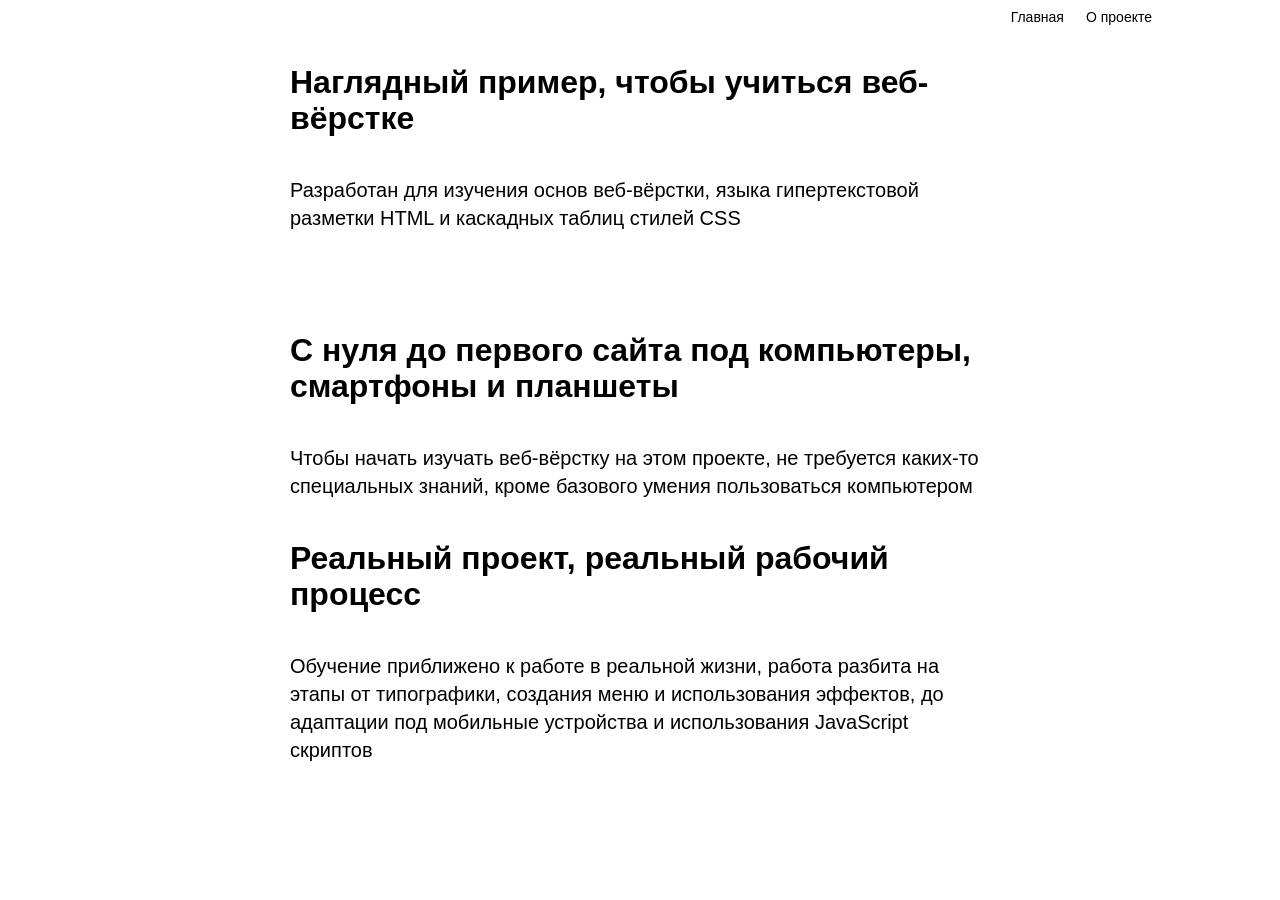
==== about.html @ 495b47b7 "стилизация меню и структура первых трех экранов about" ====
<!doctype html>
<html lang="ru">
  <head>
    <meta charset="UTF-8" />
    <meta name="viewport" content="width=device-width, initial-scale=1.0" />
    <title>О проекте</title>
    <link rel="stylesheet" href="stylesheets/style.css" />
  </head>
  <body>
    <nav class="menubar">
      <a href="index.html">Главная</a>
      <a href="about.html">О проекте</a>
    </nav>

    <main class="about">
      <section>
        <div>
          <h2>Наглядный пример, чтобы учиться веб-вёрстке</h2>
          <p>
            Разработан для изучения основ веб-вёрстки, языка гипертекстовой
            разметки HTML и каскадных таблиц стилей CSS
          </p>
        </div>

        <div>
          <img src="images/images/about1.png" alt="" />
        </div>
      </section>

      <section>
        <div>
          <img src="images/images/about2.png" alt="" />
        </div>

        <div>
          <h2>С нуля до первого сайта под компьютеры, смартфоны и планшеты</h2>
          <p>
            Чтобы начать изучать веб-вёрстку на этом проекте, не требуется
            каких-то специальных знаний, кроме базового умения пользоваться
            компьютером
          </p>
        </div>
      </section>

      <section>
        <div>
          <h2>Реальный проект, реальный рабочий процесс</h2>
          <p>
            Обучение приближено к работе в реальной жизни, работа разбита на
            этапы от типографики, создания меню и использования эффектов, до
            адаптации под мобильные устройства и использования JavaScript
            скриптов
          </p>
        </div>

        <div>
          <img src="images/images/about3.png" alt="" />
        </div>
      </section>
    </main>
  </body>
</html>
---- stylesheets/style.css ----
@import "reset.css";
@import "layout.css";
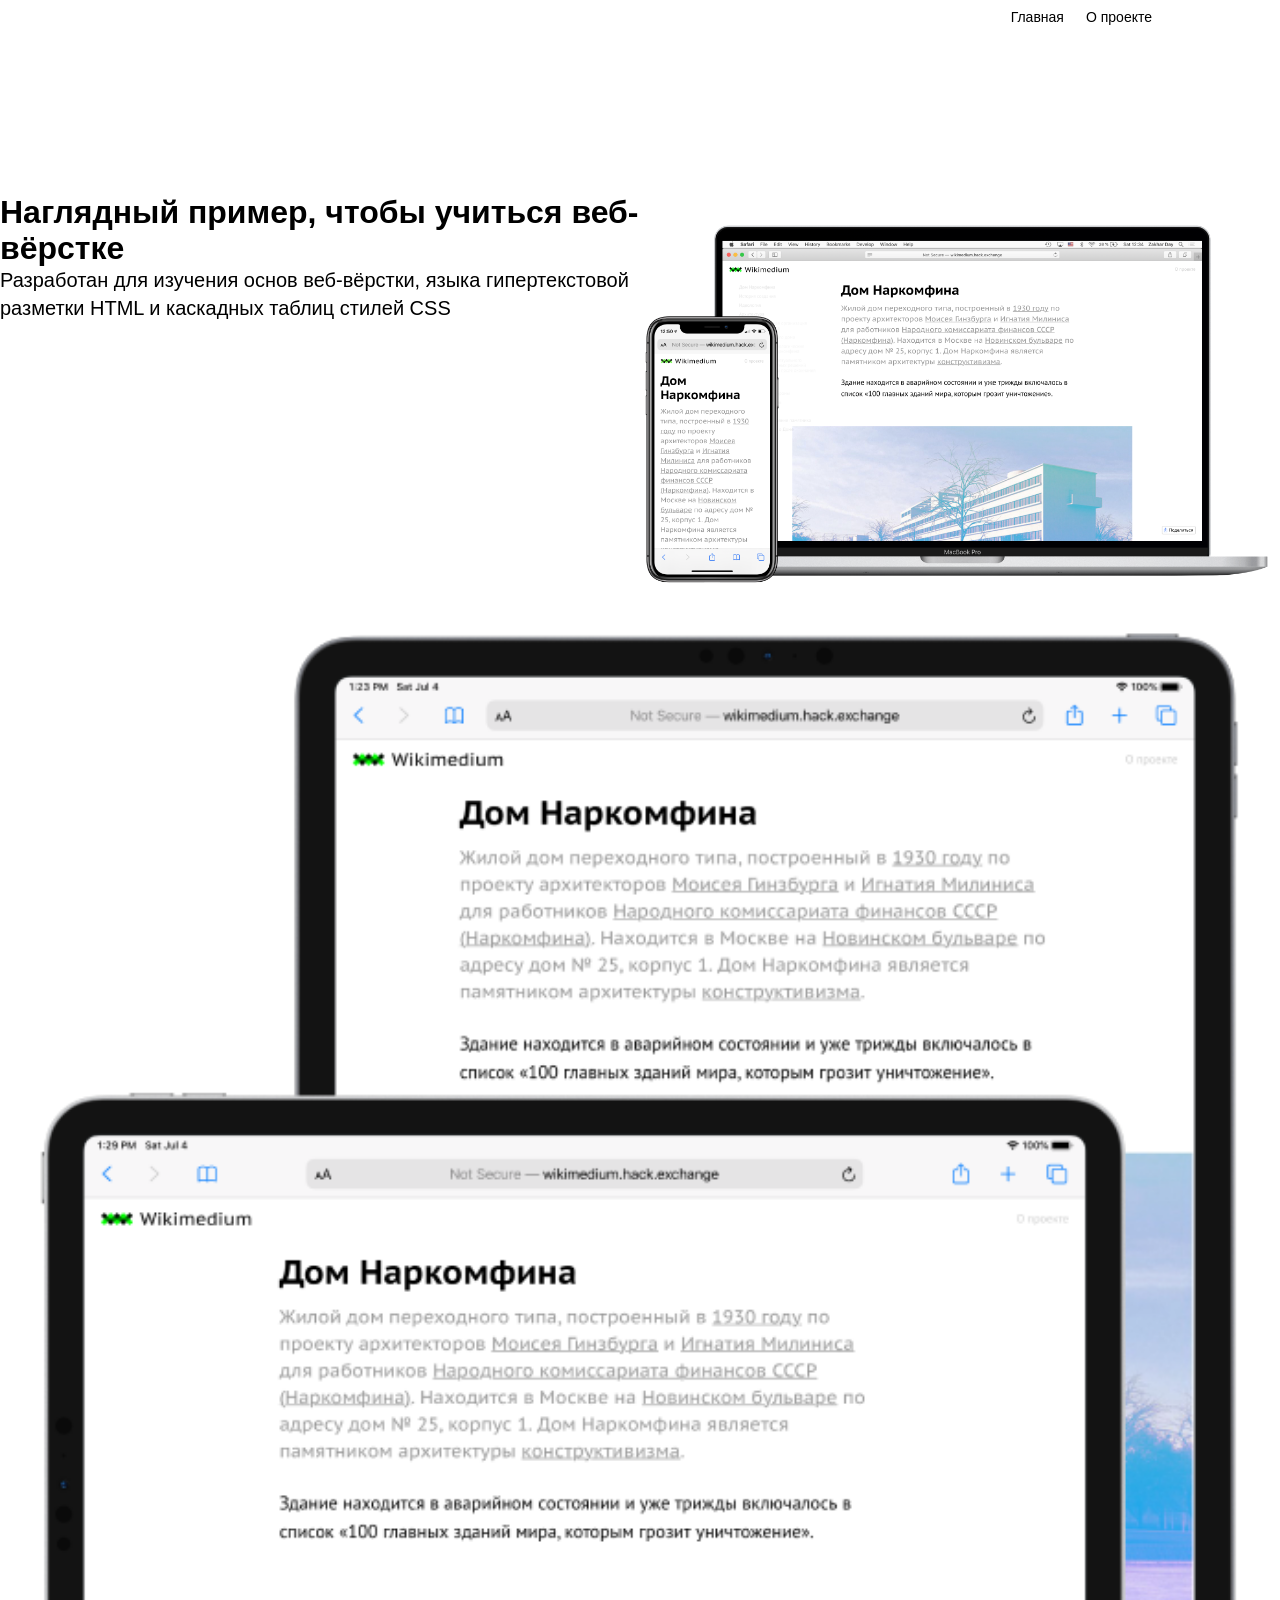
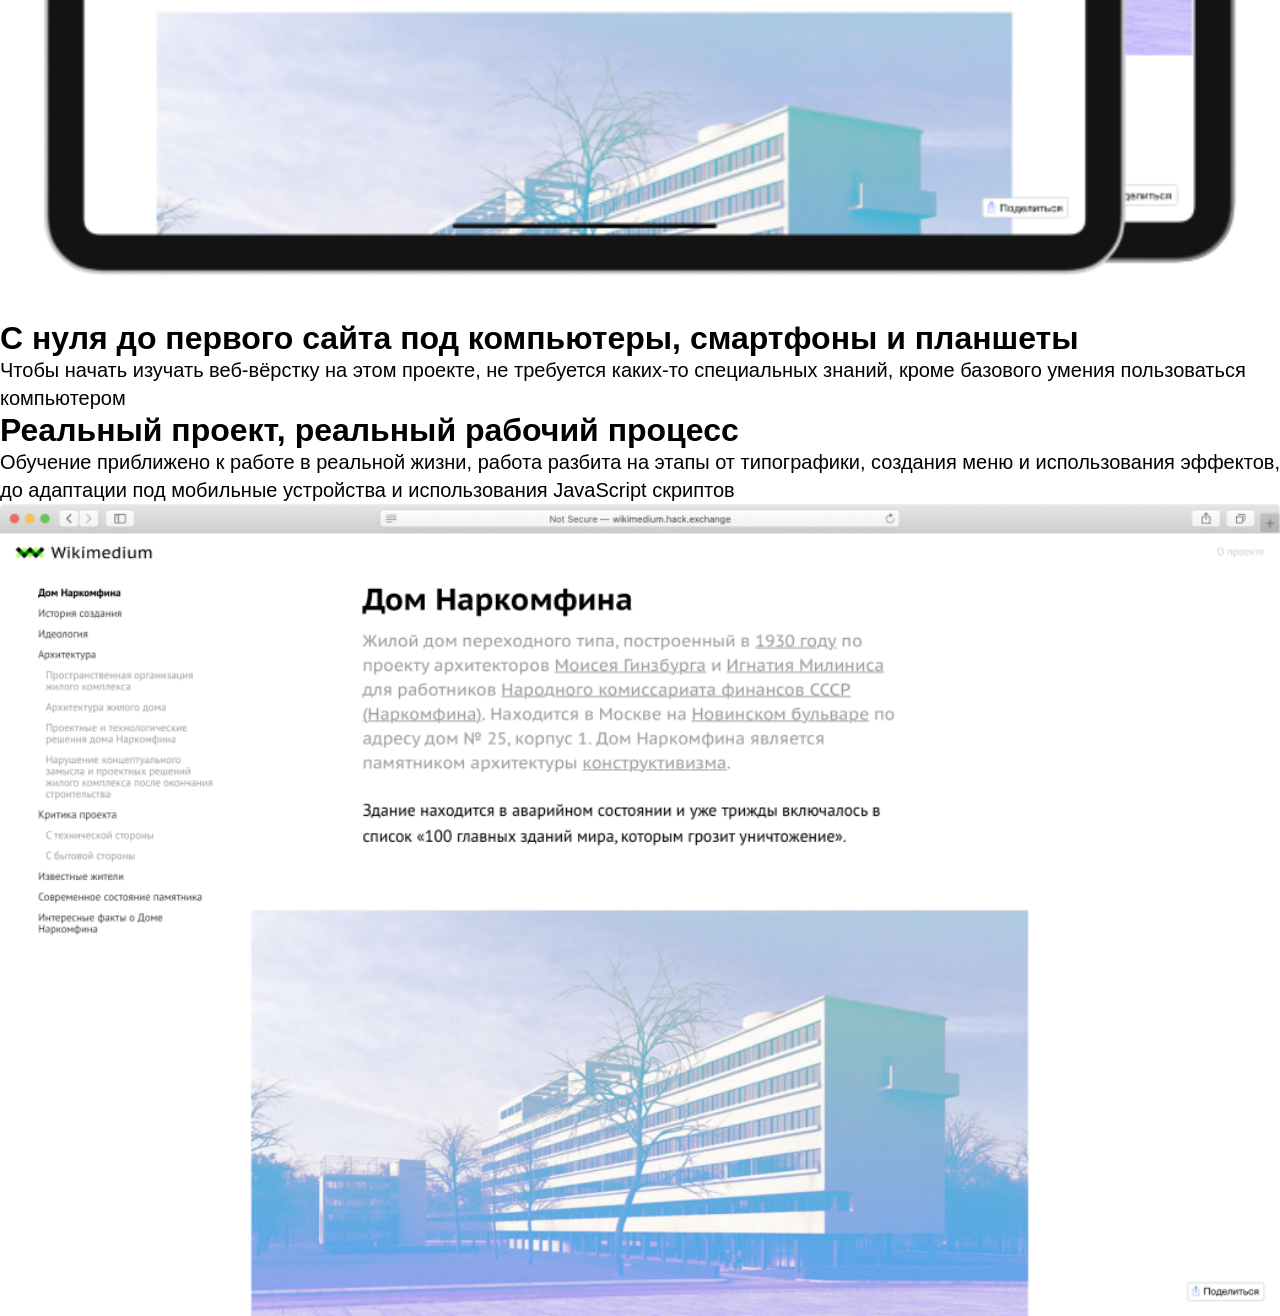
==== commit ba245918: "изменения в стиле" ====
--- a/about.html
+++ b/about.html
@@ -13,7 +13,7 @@
     </nav>
 
     <main class="about">
-      <section>
+      <section class="section-1">
         <div>
           <h2>Наглядный пример, чтобы учиться веб-вёрстке</h2>
           <p>
@@ -23,13 +23,13 @@
         </div>
 
         <div>
-          <img src="images/images/about1.png" alt="" />
+          <img src="images/about1.png" alt="" />
         </div>
       </section>
 
-      <section>
+      <section class="section-2">
         <div>
-          <img src="images/images/about2.png" alt="" />
+          <img src="images/about2.png" alt="" />
         </div>
 
         <div>
@@ -42,7 +42,7 @@
         </div>
       </section>
 
-      <section>
+      <section class="section-3">
         <div>
           <h2>Реальный проект, реальный рабочий процесс</h2>
           <p>
@@ -54,7 +54,7 @@
         </div>
 
         <div>
-          <img src="images/images/about3.png" alt="" />
+          <img src="images/about3.png" alt="" />
         </div>
       </section>
     </main>
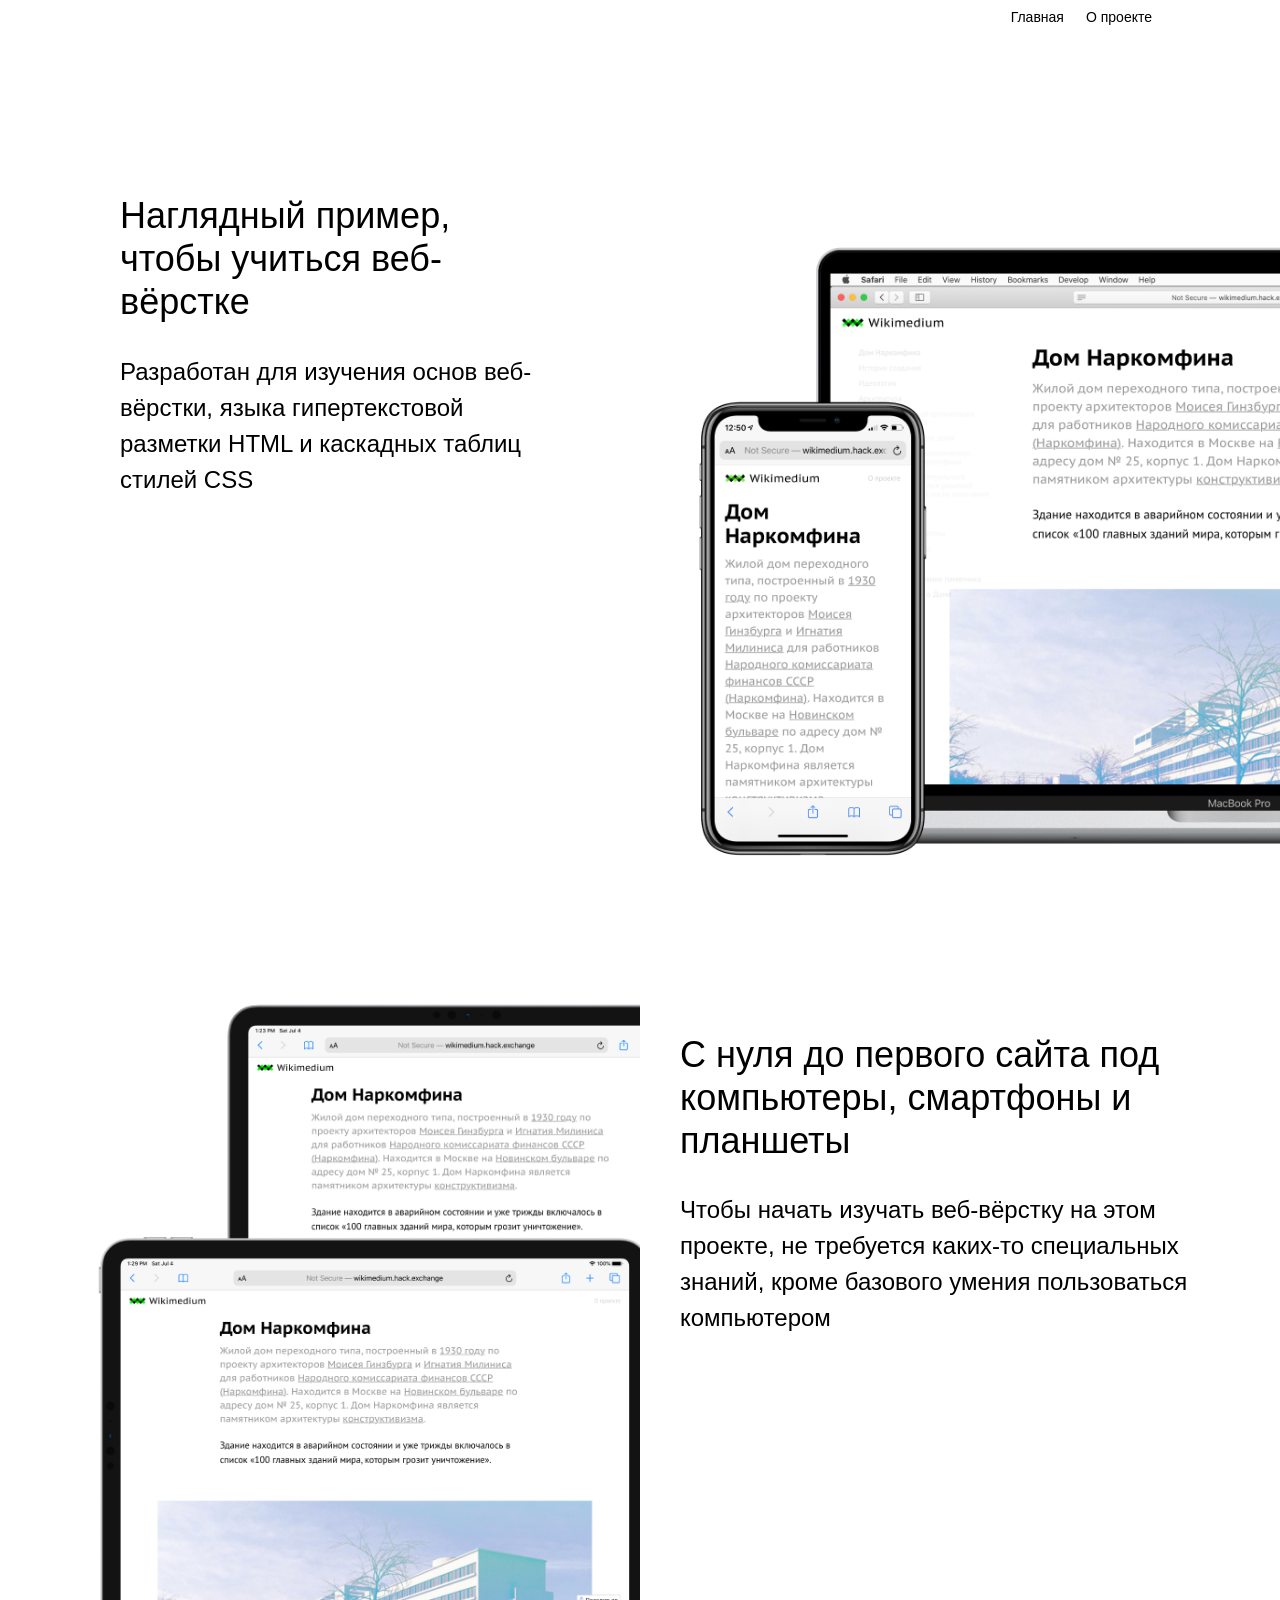
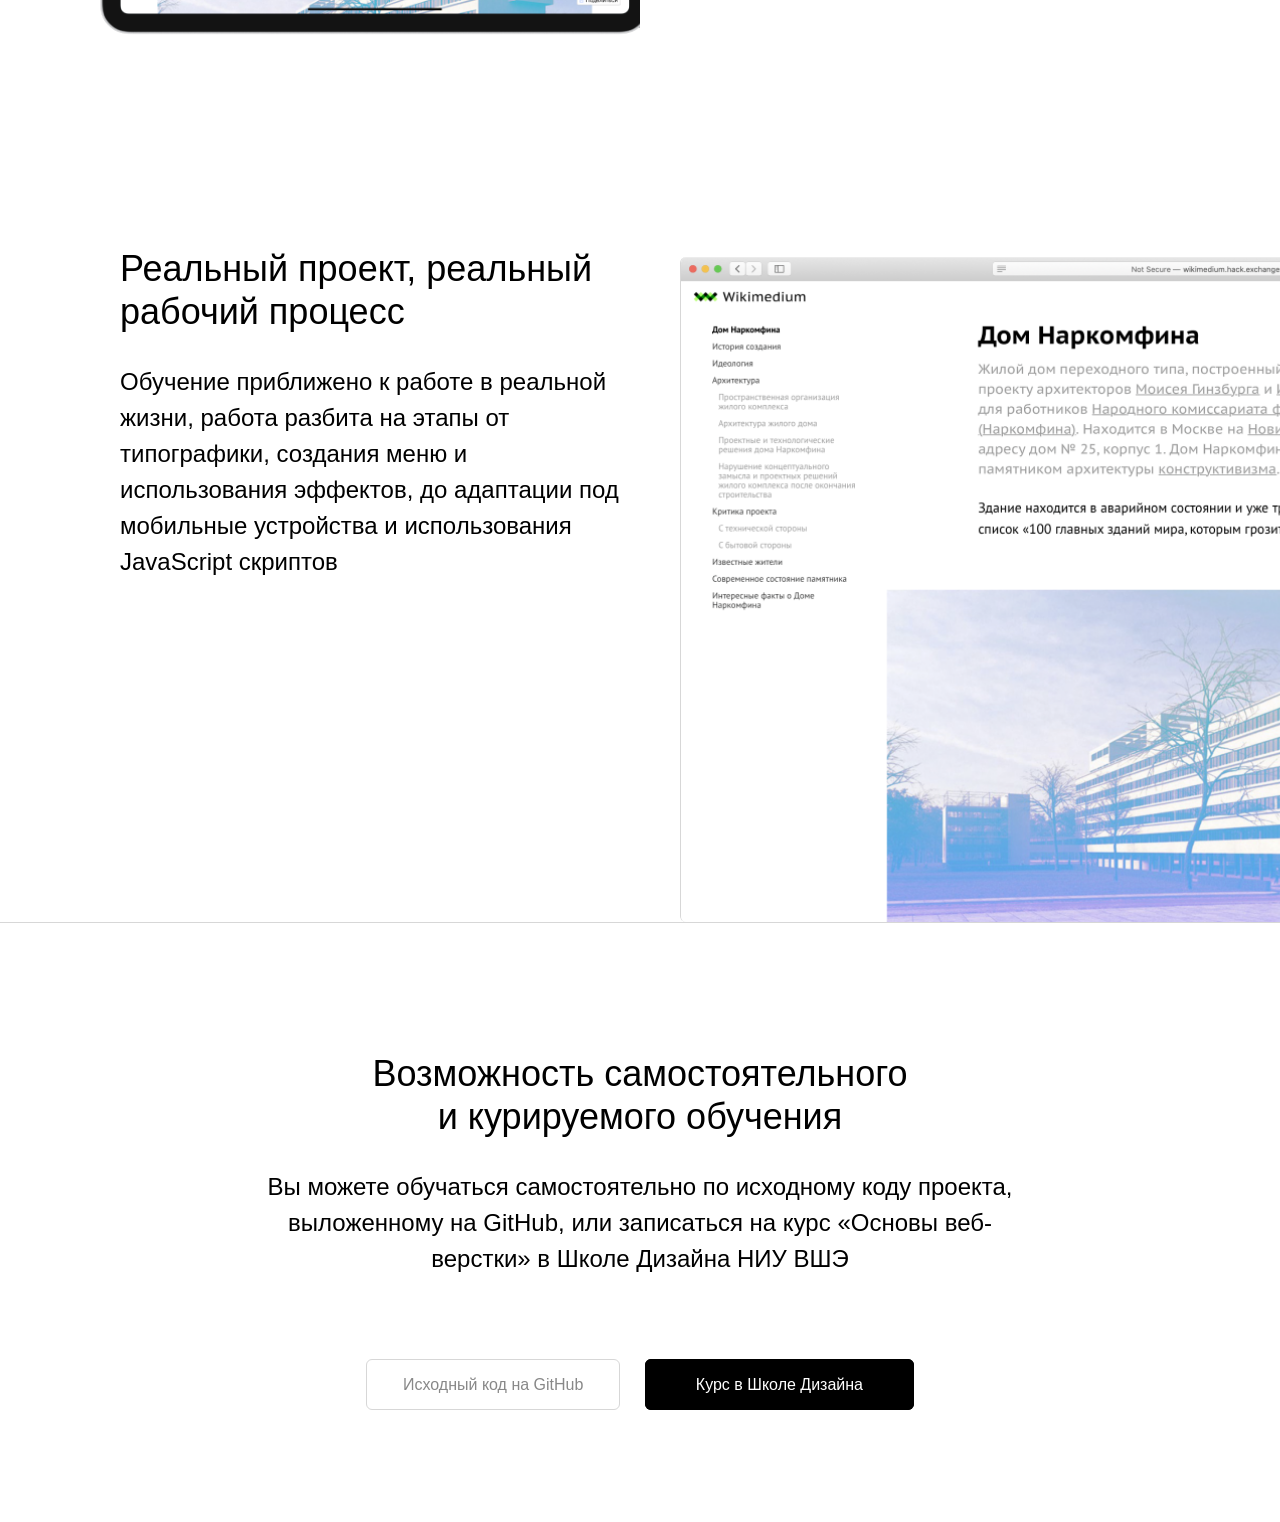
==== commit 41b21e85: "верстка и стилизация 4 секции about.html" ====
--- a/about.html
+++ b/about.html
@@ -57,6 +57,30 @@
           <img src="images/about3.png" alt="" />
         </div>
       </section>
+      <section class="section-4">
+        <div>
+          <h2>Возможность самостоятельного<br />и курируемого обучения</h2>
+
+          <p>
+            Вы можете обучаться самостоятельно по исходному коду проекта,
+            выложенному на GitHub, или записаться на курс «Основы веб-верстки» в
+            Школе Дизайна НИУ ВШЭ
+          </p>
+        </div>
+
+        <div class="about-links">
+          <a
+            href="https://github.com/annkomkova/b26ds09"
+            class="about-link light"
+            >Исходный код на GitHub</a
+          >
+          <a
+            href="https://design.hse.ru/ba/design/programming"
+            class="about-link dark"
+            >Курс в Школе Дизайна</a
+          >
+        </div>
+      </section>
     </main>
   </body>
 </html>
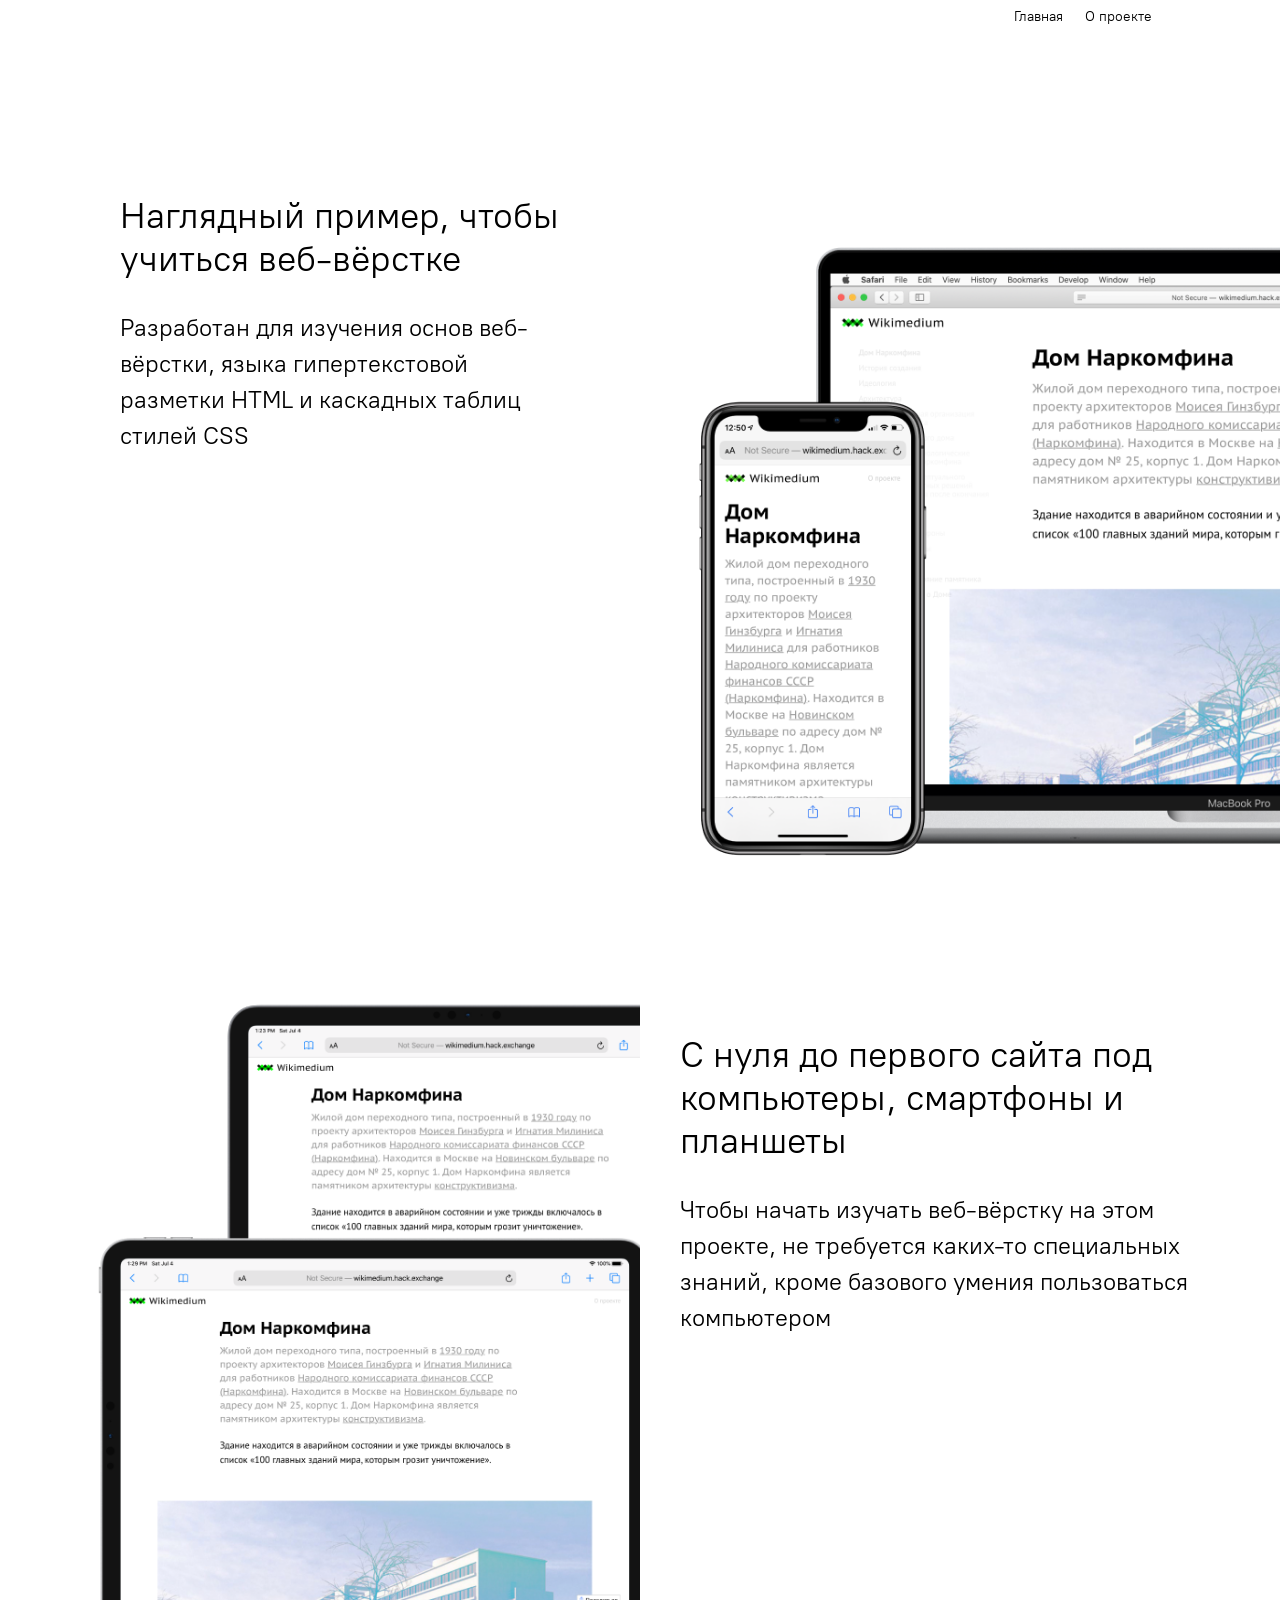
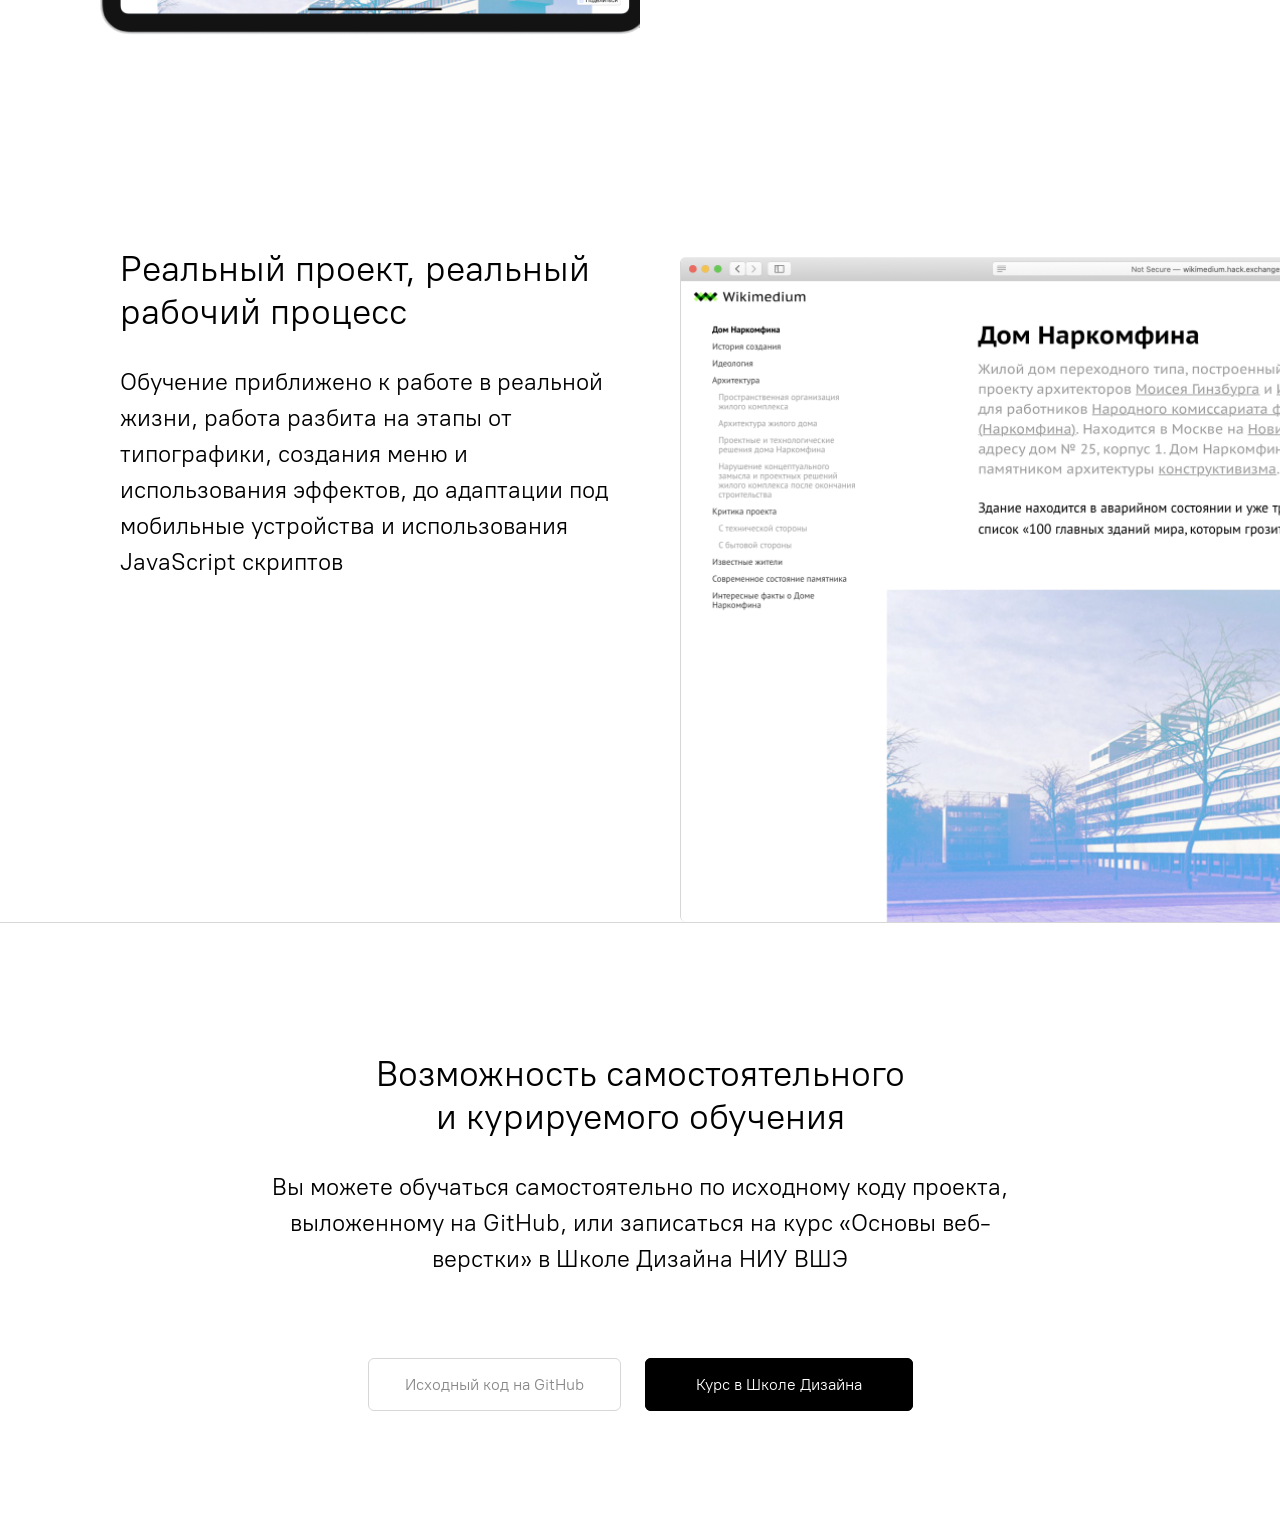
==== commit 27e00147: "добавили readme и favicon" ====
--- a/about.html
+++ b/about.html
@@ -5,6 +5,8 @@
     <meta name="viewport" content="width=device-width, initial-scale=1.0" />
     <title>О проекте</title>
     <link rel="stylesheet" href="stylesheets/style.css" />
+    <link rel="icon" href="images/favicon.ico" type="image/x-icon" />
+    <link rel="icon" href="images/favicon.png" type="image/png" />
   </head>
   <body>
     <nav class="menubar">
--- a/stylesheets/style.css
+++ b/stylesheets/style.css
@@ -1,2 +1,3 @@
 @import "reset.css";
+@import "fonts.css";
 @import "layout.css";
